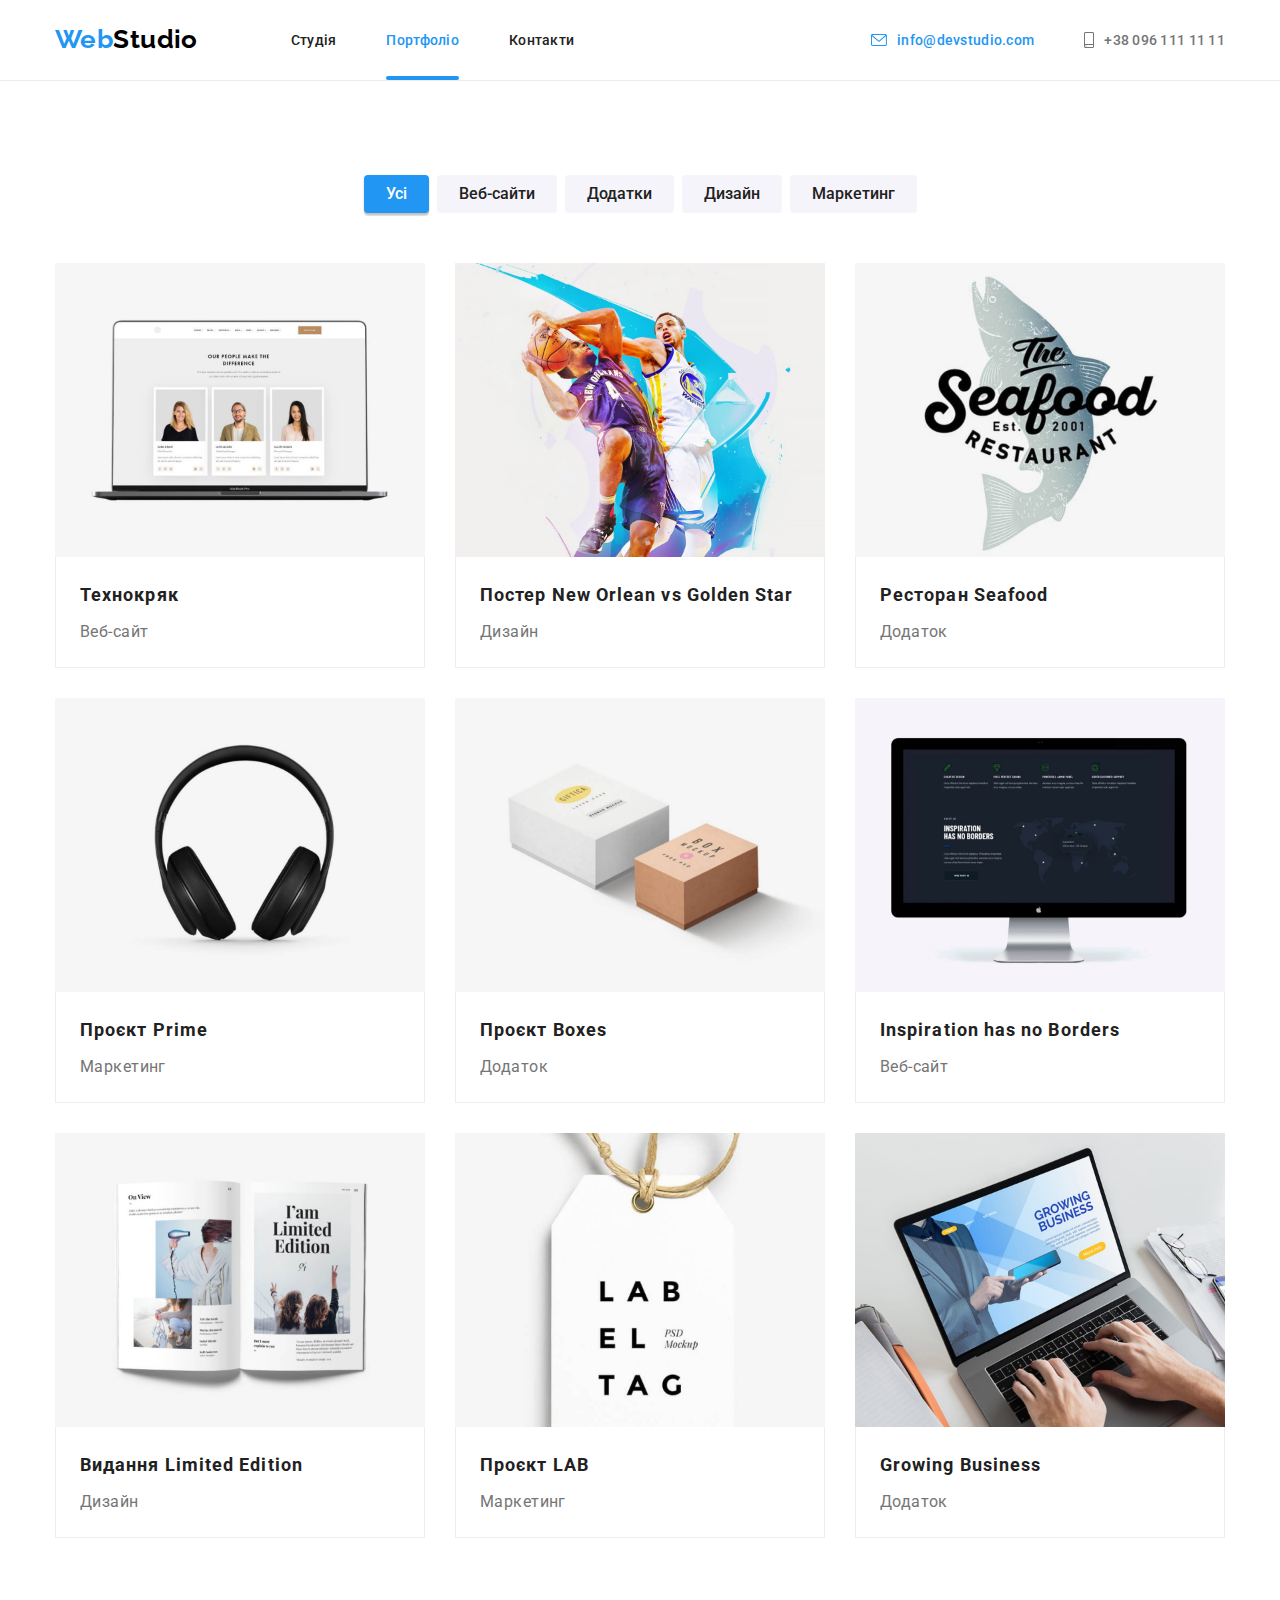
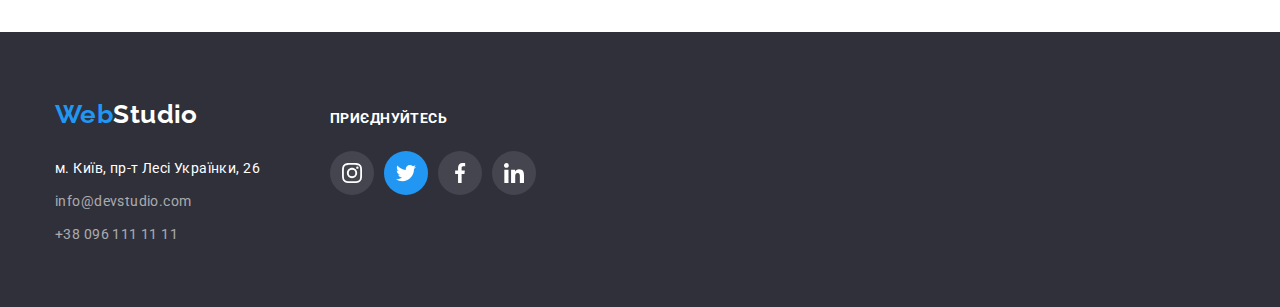
==== portfolio.html @ 37243f72 "Додає стартові файли проєкту до репозиторію" ====
<!DOCTYPE html>
<html lang="uk">

<head>
  <meta charset="UTF-8">
  <meta name="viewport" content="width=device-width, initial-scale=1.0">
  <title>Портфоліо</title>

  <link rel="preconnect" href="https://fonts.googleapis.com">
  <link rel="preconnect" href="https://fonts.gstatic.com" crossorigin>
  <link href="https://fonts.googleapis.com/css2?family=Raleway:wght@400;700&family=Roboto:wght@400;500;700;900&display=swap" rel="stylesheet">

  <link rel="stylesheet" href="https://cdnjs.cloudflare.com/ajax/libs/modern-normalize/2.0.0/modern-normalize.min.css">
  <link rel="stylesheet" href="./css/styles.css">
</head>

<body>
  <!-- Site header -->
  <header class="page-header">
    <div class="container">
      <!-- Site logo -->
      <a class="logo link" href="./index.html"><span class="logo-color">Web</span>Studio</a>
      <!-- End Site logo -->

      <!-- Site nav -->
      <nav>
        <ul class="site-nav">
          <li class="item"><a class="link" href="./index.html">Студія</a></li>
          <li class="item"><a class="link current" href="./portfolio.html">Портфоліо</a></li>
          <li class="item"><a class="link" href="">Контакти</a></li>
        </ul>
      </nav>
      <!-- End Site nav -->

      <!-- Сontacts in header -->
      <ul class="contacts">
        <li class="item">
          <a class="link current" href="mailto:info@devstudio.com">
            <svg class="contact-icon" width="16px" height="12px">
              <use href="./images/sprite.svg#envelope"></use>
            </svg>
            info@devstudio.com
          </a>
        </li>
        <li class="item">
          <a class="link" href="tel:+380961111111">
            <svg class="contact-icon" width="10px" height="16px">
              <use href="./images/sprite.svg#smartphone"></use>
            </svg>
            +38 096 111 11 11
          </a>
        </li>
      </ul>
      <!-- End Contacts in header -->
    </div>
  </header>
  <!-- End Site header -->

  <main>
    <!-- Our products section -->
    <section class="products section">
      <div class="container">
        <h1 class="visually-hidden">Наші продукти</h1>
        <!-- Property filter -->
        <ul class="products-filter">
          <li class="item"><button class="btn current" type="button">Усі</button></li>
          <li class="item"><button class="btn" type="button">Веб-сайти</button></li>
          <li class="item"><button class="btn" type="button">Додатки</button></li>
          <li class="item"><button class="btn" type="button">Дизайн</button></li>
          <li class="item"><button class="btn" type="button">Маркетинг</button></li>
        </ul>
        <!-- End Property filter -->

        <!-- Products list -->
        <ul class="products-list">
          <li class="item">
            <a href="" class="product-link">
              <article class="product-card">
                <div class="product-thumb">
                  <img src="./images/product-website-tehnokryak.jpg" alt="Промо веб-сайту 'Технокряк'" width="370" height="294">
                  <div class="product-overlay">
                    <p class="product-description">Ресурс пропонує комплексні пропозиції з різним рівнем функціоналу та сервісів. Все це дозволить відвідувачу отримати вичерпні відомості про компанію чи приватну особу.</p>
                  </div>
                </div>
                <div class="product-meta">
                  <h2 class="product-name">Технокряк</h2>
                  <p class="product-category">Веб-сайт</p>
                </div>
              </article>
            </a>
          </li>

          <li class="item">
            <article class="product-card">
              <div class="product-thumb">
                <img src="./images/product-design-new-orlean-vs-golden-star.jpg" alt="Промо дизайну 'Постер New Orlean vs Golden Star'" width="370" height="294">
                <div class="product-overlay">
                  <p class="product-description">Ресурс пропонує комплексні пропозиції з різним рівнем функціоналу та сервісів. Все це дозволить відвідувачу отримати вичерпні відомості про компанію чи приватну особу.</p>
                </div>
              </div>
              <div class="product-meta">
                <h2 class="product-name">Постер New Orlean vs Golden Star</h2>
                <p class="product-category">Дизайн</p>
              </div>
            </article>
          </li>

          <li class="item">
            <article class="product-card">
              <div class="product-thumb">
                <img src="./images/product-app-restourant-seafood.jpg" alt="Промо додатку для ресторану 'Seafood'" width="370" height="294">
                <div class="product-overlay">
                  <p class="product-description">Ресурс пропонує комплексні пропозиції з різним рівнем функціоналу та сервісів. Все це дозволить відвідувачу отримати вичерпні відомості про компанію чи приватну особу.</p>
                </div>
              </div>
              <div class="product-meta">
                <h2 class="product-name">Ресторан Seafood</h2>
                <p class="product-category">Додаток</p>
              </div>
            </article>
          </li>

          <li class="item">
            <article class="product-card">
              <div class="product-thumb">
                <img src="./images/product-marketing-project-prime.jpg" alt="Промо маркетинг проєкту 'Prime'" width="370" height="294">
                <div class="product-overlay">
                  <p class="product-description">Ресурс пропонує комплексні пропозиції з різним рівнем функціоналу та сервісів. Все це дозволить відвідувачу отримати вичерпні відомості про компанію чи приватну особу.</p>
                </div>
              </div>
              <div class="product-meta">
                <h2 class="product-name">Проєкт Prime</h2>
                <p class="product-category">Маркетинг</p>
              </div>
            </article>
          </li>

          <li class="item">
            <article class="product-card">
              <div class="product-thumb">
                <img src="./images/product-app-project-boxes.jpg" alt="Промо додатку 'Проєкт Boxes'" width="370" height="294">
                <div class="product-overlay">
                  <p class="product-description">Ресурс пропонує комплексні пропозиції з різним рівнем функціоналу та сервісів. Все це дозволить відвідувачу отримати вичерпні відомості про компанію чи приватну особу.</p>
                </div>
              </div>
              <div class="product-meta">
                <h2 class="product-name">Проєкт Boxes</h2>
                <p class="product-category">Додаток</p>
              </div>
            </article>
          </li>

          <li class="item">
            <article class="product-card">
              <div class="product-thumb">
                <img src="./images/product-website-inspiration-has-no-borders.jpg" alt="Промо веб-сайту 'Inspiration has no Borders'" width="370" height="294">
                <div class="product-overlay">
                  <p class="product-description">Ресурс пропонує комплексні пропозиції з різним рівнем функціоналу та сервісів. Все це дозволить відвідувачу отримати вичерпні відомості про компанію чи приватну особу.</p>
                </div>
              </div>
              <div class="product-meta">
                <h2 class="product-name">Inspiration has no Borders</h2>
                <p class="product-category">Веб-сайт</p>
              </div>
            </article>
          </li>

          <li class="item">
            <article class="product-card">
              <div class="product-thumb">
                <img src="./images/product-design-publication-limited-edition.jpg" alt="Промо дизайну 'Видання Limited Edition'" width="370" height="294">
                <div class="product-overlay">
                  <p class="product-description">Ресурс пропонує комплексні пропозиції з різним рівнем функціоналу та сервісів. Все це дозволить відвідувачу отримати вичерпні відомості про компанію чи приватну особу.</p>
                </div>
              </div>
              <div class="product-meta">
                <h2 class="product-name">Видання Limited Edition</h2>
                <p class="product-category">Дизайн</p>
              </div>
            </article>
          </li>

          <li class="item">
            <article class="product-card">
              <div class="product-thumb">
                <img src="./images/product-marketing-project-lab.jpg" alt="Промо маркетинг проєкту 'LAB'" width="370" height="294">
                <div class="product-overlay">
                  <p class="product-description">Ресурс пропонує комплексні пропозиції з різним рівнем функціоналу та сервісів. Все це дозволить відвідувачу отримати вичерпні відомості про компанію чи приватну особу.</p>
                </div>
              </div>
              <div class="product-meta">
                <h2 class="product-name">Проєкт LAB</h2>
                <p class="product-category">Маркетинг</p>
              </div>
            </article>
          </li>

          <li class="item">
            <article class="product-card">
              <div class="product-thumb">
                <img src="./images/product-app-growing-business.jpg" alt="Промо додатку 'Growing Business'" width="370" height="294">
                <div class="product-overlay">
                  <p class="product-description">Ресурс пропонує комплексні пропозиції з різним рівнем функціоналу та сервісів. Все це дозволить відвідувачу отримати вичерпні відомості про компанію чи приватну особу.</p>
                </div>
              </div>
              <div class="product-meta">
                <h2 class="product-name">Growing Business</h2>
                <p class="product-category">Додаток</p>
              </div>
            </article>
          </li>
        </ul>
        <!-- End Products list -->
      </div>
    </section>
    <!-- End Our products section -->
  </main>

  <!-- Site footer -->
  <footer class="page-footer">
    <div class="container">

      <!-- Сontacts in footer -->
      <address class="footer-contacts">
        <div class="item">
          <!-- Site logo footer -->
          <a class="logo link" href="./index.html"><span class="logo-color">Web</span>Studio</a>
          <!-- End Site logo footer -->
          <ul class="contact-list">
            <li class="item">м. Київ, пр-т Лесі Українки, 26</li>
            <li class="item"><a class="link" href="mailto:info@devstudio.com">info@devstudio.com</a></li>
            <li class="item"><a class="link" href="tel:+380961111111">+38 096 111 11 11</a></li>
          </ul>
        </div>

        <!-- Social links in footer-->
        <div class="item">
          <p class="caption">приєднуйтесь</p>
          <ul class="social-list">
            <li class="item">
              <a href="" class="social-link" aria-label="Instagram">
                <svg class="social-icon" width="20px" height="20px">
                  <use href="./images/sprite.svg#instagram"></use>
                </svg>
              </a>
            </li>

            <li class="item">
              <a href="" class="social-link current" aria-label="Twitter">
                <svg class="social-icon" width="20px" height="20px">
                  <use href="./images/sprite.svg#twitter"></use>
                </svg>
              </a>
            </li>

            <li class="item">
              <a href="" class="social-link" aria-label="Facebook">
                <svg class="social-icon" width="20px" height="20px">
                  <use href="./images/sprite.svg#facebook"></use>
                </svg>
              </a>
            </li>

            <li class="item">
              <a href="" class="social-link" aria-label="Linkedin">
                <svg class="social-icon" width="20px" height="20px">
                  <use href="./images/sprite.svg#linkedin"></use>
                </svg>
              </a>
            </li>
          </ul>
        </div>
        <!-- End Social links in footer-->
      </address>
      <!-- End Contacts in footer -->
    </div>
  </footer>
  <!-- End Site footer -->
</body>

</html>
---- css/styles.css ----
:root {
  --primary-text-color: #757575;
  --title-text-color: #212121;
  --accent-color: #2196f3;
  --primary-bg-color: #ffffff;
  --secondary-bg-color: #f5f4fa;
  --theme-bg-color: #2f303a;
  --black-color: #000000;
  --white-color: #ffffff;
  --transparent-60-white-color: rgba(255, 255, 255, 0.60);

  --timing-function: cubic-bezier(0.4, 0, 0.2, 1);
  --transition-duration: 250ms;
}

h1,
h2,
h3,
h4,
h5,
h6,
p,
ul {
  margin: 0;
  padding: 0;
}

ul {
  list-style: none;
}

body {
  font-family: 'Roboto', Tahoma, sans-serif;
  font-size: 14px;
  letter-spacing: 0.03em;
  color: var(--primary-text-color);
}

.link {
  text-decoration: none;
}

.btn {
  font-family: inherit;
  color: var(--white-color);

  background-color: var(--accent-color);
  border: none;
  border-radius: 4px;

  cursor: pointer;
}

.section {
  padding: 94px 0;
}

.container {
  width: 1200px;
  padding: 0 15px;
  margin: 0 auto;
}

/* Site header */
.page-header {
  width: 100%;
  min-height: 80px;
  border-bottom: 1px solid #ECECEC;
  background-color: var(--primary-bg-color);
}

.page-header .container {
  display: flex;
  align-items: center;
}

/* Site logo header*/
.logo {
  display: inline-block;

  font-family: 'Raleway';
  font-size: 26px;
  font-weight: 700;
  color: var(--black-color);
}

.logo-color {
  color: var(--accent-color);
}

/* End Site logo header*/

/* Site nav */
.site-nav {
  display: flex;
  margin-left: 93px;
}

.site-nav .item {
  overflow: hidden;
}

.site-nav .item + .item {
  margin-left: 50px;
}

.site-nav .link {
  position: relative;
  display: inline-block;
  padding-top: 32px;
  padding-bottom: 32px;

  font-weight: 500;
  letter-spacing: 0.02em;
  color: var(--title-text-color);

  transition: color var(--transition-duration) var(--timing-function);
}

.site-nav .link::after {
  content: "";

  position: absolute;
  bottom: 0;
  left: 0;

  display: block;
  width: 100%;
  height: 4px;

  background-color: var(--accent-color);
  border-radius: 2px;

  opacity: 0;
  transform: scaleX(0);
  transition: transform var(--transition-duration) var(--timing-function),
              opacity var(--transition-duration) var(--timing-function);
}

.site-nav .link:hover::after,
.site-nav .link:focus::after,
.site-nav .link.current::after {
  opacity: 1;
  transform: scaleX(1);
}

.site-nav .link:hover,
.site-nav .link:focus,
.site-nav .link.current {
  color: var(--accent-color);
}

/* End Site nav */

/* Сontact in header */
.contacts {
  display: flex;
  margin-left: auto;
}

.contacts .item + .item {
  margin-left: 50px;
}

.contacts .link {
  display: flex;
  align-items: center;

  font-weight: 500;
  letter-spacing: 0.02em;
  color: var(--primary-text-color);

  transition: color var(--transition-duration) var(--timing-function);
}

.contacts .link.current,
.contacts .link:hover,
.contacts .link:focus {
  color: var(--accent-color);
}

.contact-icon {
  margin-right: 10px;
  fill: currentColor;
}

/* End Сontact in header */
/* End Site header */

/* Стилі для index.html */
/* Site sections */
/* Hero section */
.hero {
  max-width: 1600px;
  min-height: 600px;
  padding: 200px 452px;

  background-color: var(--theme-bg-color);
  background-image: linear-gradient(to right, rgba(47, 48, 58, 0.40), rgba(47, 48, 58, 0.40)), url(../images/img-overlay.jpg);
  background-repeat: no-repeat;
  background-position: center;
  background-size: cover;
  text-align: center;
}

.hero-title {
  margin-bottom: 30px;

  font-size: 44px;
  font-weight: 900;
  line-height: 1.36;
  letter-spacing: 0.06em;
  text-transform: uppercase;
  color: var(--white-color);
}

.hero .btn {
  padding: 10px 32px;

  font-size: 16px;
  font-weight: 700;
  line-height: 1.88;
  letter-spacing: 0.06em;
}

/* Backdrop */

.backdrop {
  position: fixed;
  top: 0;
  left: 0;
  z-index: 999;

  width: 100%;
  height: 100%;
  background-color: rgba(0, 0, 0, .5);
  opacity: 1;
  visibility: visible;

  transition: opacity var(--transition-duration) var(--timing-function);
}

.backdrop.is-hidden {
  opacity: 0;
  visibility: hidden;
  pointer-events: none;
}

.backdrop.is-hidden .modal {
  opacity: 0;
  transform: translate(-50%, -50%) scale(1.1);
  box-shadow: none;
}

.modal {
  position: absolute;
  top: 50%;
  left: 50%;

  max-width: 528px;
  min-height: 581px;
  padding: 50px 40px;

  background-color: var(--primary-bg-color);
  border-radius: 4px;

  opacity: 1;
  transform: translate(-50%, -50%) scale(1);
  box-shadow: 0px 2px 1px 0px rgba(0, 0, 0, 0.20),
              0px 1px 1px 0px rgba(0, 0, 0, 0.14),
              0px 1px 3px 0px rgba(0, 0, 0, 0.12);

  transition: opacity var(--transition-duration) var(--timing-function),
              transform var(--transition-duration) var(--timing-function),
              box-shadow var(--transition-duration) var(--timing-function);
}

.modal .close-btn {
  position: absolute;
  top: 8px;
  right: 8px;

  display: flex;
  justify-content: center;
  align-items: center;

  width: 30px;
  height: 30px;
  padding: 6px;

  background-color: var(--primary-bg-color);
  border: 1px solid rgba(0, 0, 0, 0.10);
  border-radius: 50%;
  cursor: pointer;

  transition: background-color var(--transition-duration) var(--timing-function),
              box-shadow var(--transition-duration) var(--timing-function);
}

.modal .close-btn:hover {
  background-color: var(--secondary-bg-color);
  box-shadow: inset 0px 2px 1px 0px rgba(1, 1, 1, 0.20),
              inset 0px 1px 1px 0px rgba(0, 0, 0, 0.14),
              inset 0px 1px 3px 0px rgba(0, 0, 0, 0.12);
}
/* End Backdrop */

/* End Hero section */

.sect-title {
  margin-bottom: 50px;

  font-size: 36px;
  font-weight: 700;
  text-align: center;
  color: var(--title-text-color);
}

/* Features section */
.features.section {
  padding-bottom: 0;
}

.features .title {
  margin-bottom: 10px;

  font-size: 14px;
  font-weight: 700;
  text-transform: uppercase;
  color: var(--title-text-color);
}

.features-list {
  display: flex;
}

.features-list .item {
  width: calc((100% - 90px) / 4);
}

.features-list .item + .item {
  margin-left: 30px;
}

.features-thumb {
  display: flex;
  justify-content: center;
  align-items: center;
  height: 120px;
  margin-bottom: 30px;
  border-radius: 4px;

  background-color: var(--secondary-bg-color);
}

.features .text {
  line-height: 1.71;
}

/* End Features section */
/* Works section */
.works-list {
  display: flex;
}

.works-list .item {
  width: calc((100% - 60px) / 3);
}

.works-list .item + .item {
  margin-left: 30px;
}

.work-thumb {
  position: relative;
  display: flex;
}

.work-overlay {
  position: absolute;
  left: 0;
  bottom: 0;

  width: 100%;
  height: 70px;
  padding: 27px 0;
  background-color: rgba(48, 49, 59, 0.8);;
}

.work-title {
  font-size: 14px;
  font-weight: 700;
  text-align: center;
  color: var(--white-color);
  text-transform: uppercase;
}

/* End Works section */

/* Team section */
.team {
  background-color: var(--secondary-bg-color);
}

.team-list {
  display: flex;
}

.team-list > .item {
  width: calc((100% - 90px) / 4);
  padding-bottom: 30px;
  background-color: var(--white-color);
  border-radius: 0px 0px 4px 4px;
  /* material shadow v1 */
  box-shadow: 0px 2px 1px 0px rgba(0, 0, 0, 0.20),
              0px 1px 1px 0px rgba(0, 0, 0, 0.14),
              0px 1px 3px 0px rgba(0, 0, 0, 0.12);
}

.team-list > .item + .item {
  margin-left: 30px;
}

.team-list .image {
  display: block; /* для того чтоб убрать отступ снизу от изображений */
  margin-bottom: 30px;
}

.team .title {
  margin-bottom: 10px;

  font-size: 16px;
  font-weight: 500;
  text-align: center;
  color: var(--title-text-color);
}

.team .text {
  margin-bottom: 16px;

  text-align: center;
  font-size: 16px;
}

/* Social links */
.social-list {
  display: flex;
  justify-content: center;
}

.social-list .item + .item {
  margin-left: 10px;
}

.social-link {
  display: flex;
  justify-content: center;
  align-items: center;
  width: 44px;
  height: 44px;
  color: #AFB1B8;
  background-color: var(--primary-bg-color);
  border-radius: 50%;

  transition: color var(--transition-duration) var(--timing-function),
              background-color var(--transition-duration) var(--timing-function);
}

.social-link.current,
.social-link:hover,
.social-link:focus {
  color: var(--white-color);
  background-color: var(--accent-color);
}

.social-icon {
  fill: currentColor;
}
/* End Social links */
/* End Team section */

/* Regular customers */
.customers-list {
  display: flex;
}

.customers-list .item {
  width: calc((100% - 150px) / 6);
}

.customers-list .item + .item {
  margin-left: 30px;
}

.customers-list .link {
  display: flex;
  justify-content: center;
  align-items: center;
  padding: 16px 32px;
  color: #AFB1B8;
  border: 1px solid #AFB1B8;
  border-radius: 4px;

  transition: color var(--transition-duration) var(--timing-function),
              border-color var(--transition-duration) var(--timing-function);
}

.customers-list .link.current,
.customers-list .link:hover,
.customers-list .link:focus {
  color: var(--accent-color);
  border-color: var(--accent-color);
}

.customers-icon {
  fill: currentColor;
}
/* End Regular customers */

/* Site footer */
.page-footer {
  color: var(--white-color);
  background-color: var(--theme-bg-color);
}

.page-footer .container {
  padding-top: 60px;
  padding-bottom: 60px;
}

/* Site logo footer */
.page-footer .logo {
  color: var(--white-color);
  margin-bottom: 20px;
}

/* End Site logo footer */

/* Сontact in footer */
.footer-contacts {
  display: flex;
  align-items: baseline;

  font-style: normal;
  line-height: 1.71;
}

.contact-list .item + .item {
  margin-top: 9px;
}

.contact-list .link {
  color: var(--transparent-60-white-color);
  transition: color var(--transition-duration) var(--timing-function);
}

.contact-list .link:hover,
.contact-list .link:focus {
  color: var(--accent-color);
}

.footer-contacts .caption {
  margin-bottom: 20px;

  font-size: 14px;
  font-weight: 700;
  text-transform: uppercase;
  color: var(--white-color);
}

.footer-contacts > .item + .item {
  margin-left: 70px;
}

.footer-contacts .social-link{
  background-color: rgba(255, 255, 255, 0.10);
  color: var(--white-color);
  transition: background-color var(--transition-duration) var(--timing-function);
}

.footer-contacts .social-link.current,
.footer-contacts .social-link:hover,
.footer-contacts .social-link:focus {
  background-color: var(--accent-color);
}

/* End Сontact in footer */
/* End Site footer */
/* End Стилі для index.html */

/* Стили portfolio.html */
/* Property filter */

/* Our products section */
/* Property filter */
.products-filter {
  display: flex;
  justify-content: center;
  margin-bottom: 50px;
}

.products-filter .item+.item {
  margin-left: 8px;
}

.products-filter .btn {
  padding: 6px 22px;

  font-size: 16px;
  font-weight: 500;
  line-height: 1.63;

  color: var(--title-text-color);
  background-color: var(--secondary-bg-color);
  transition: box-shadow var(--transition-duration) var(--timing-function),
              color var(--transition-duration) var(--timing-function),
              background-color var(--transition-duration) var(--timing-function);
}

.products-filter .btn.current,
.products-filter .btn:hover,
.products-filter .btn:focus {
  color: var(--primary-bg-color);
  background-color: var(--accent-color);
  box-shadow: 0px 2px 2px 0px rgba(0, 0, 0, 0.12),
              0px 1px 2px 0px rgba(0, 0, 0, 0.08),
              0px 3px 1px 0px rgba(0, 0, 0, 0.10);
}

/* End Property filter */

/* Products list */
.products-list {
  display: flex;
  flex-wrap: wrap;
}

.products-list .item {
  width: calc((100% - 60px) / 3);
  margin-right: 30px;
  margin-bottom: 30px;
}

.products-list .item:nth-child(3n) {
  margin-right: 0;
}

.products-list .item:nth-last-child(-n + 3) {
  margin-bottom: 0;
}

.product-card {
  width: 370px;
  transition: box-shadow var(--transition-duration) var(--timing-function);
}

.product-card:hover,
.product-card:focus {
  box-shadow: 1px 4px 6px 0px rgba(0, 0, 0, 0.16),
    0px 4px 4px 0px rgba(0, 0, 0, 0.06),
    0px 1px 1px 0px rgba(0, 0, 0, 0.12);
}

.product-thumb {
  position: relative;
  overflow: hidden;
  display: flex;
}

.product-overlay {
  position: absolute;
  top: 0;
  left: 0;
  width: 100%;
  height: 100%;
  background-color: var(--accent-color);
  opacity: .9;

  transform: translateY(101%);
  transition: transform var(--transition-duration) var(--timing-function);
}

.product-card:hover .product-overlay {
  transform: translateY(0);
}

.product-description {
  padding: 63px 24px;
  font-size: 18px;
  line-height: 1.56;
  color: var(--white-color);
}

.product-meta {
  padding: 20px 24px;
  border-right: 1px solid #EEEEEE;
  border-bottom: 1px solid #EEEEEE;
  border-left: 1px solid #EEEEEE;
}

 .product-link {
  text-decoration: none;
 }

.product-name {
  margin-bottom: 4px;

  font-size: 18px;
  font-weight: 700;
  line-height: 2;
  letter-spacing: 0.06em;

  color: var(--title-text-color);
}

.product-category {
  font-size: 16px;
  line-height: 1.88;
  color: var(--primary-text-color);
}

/* End Products list */
/* End Our products section */

/* Спеціальний класс для приховування тегів/заголовків */
.visually-hidden {
  position: absolute;
  width: 1px;
  height: 1px;
  margin: -1px;
  border: 0;
  padding: 0;
  clip: rect(0 0 0 0);
  overflow: hidden;
}
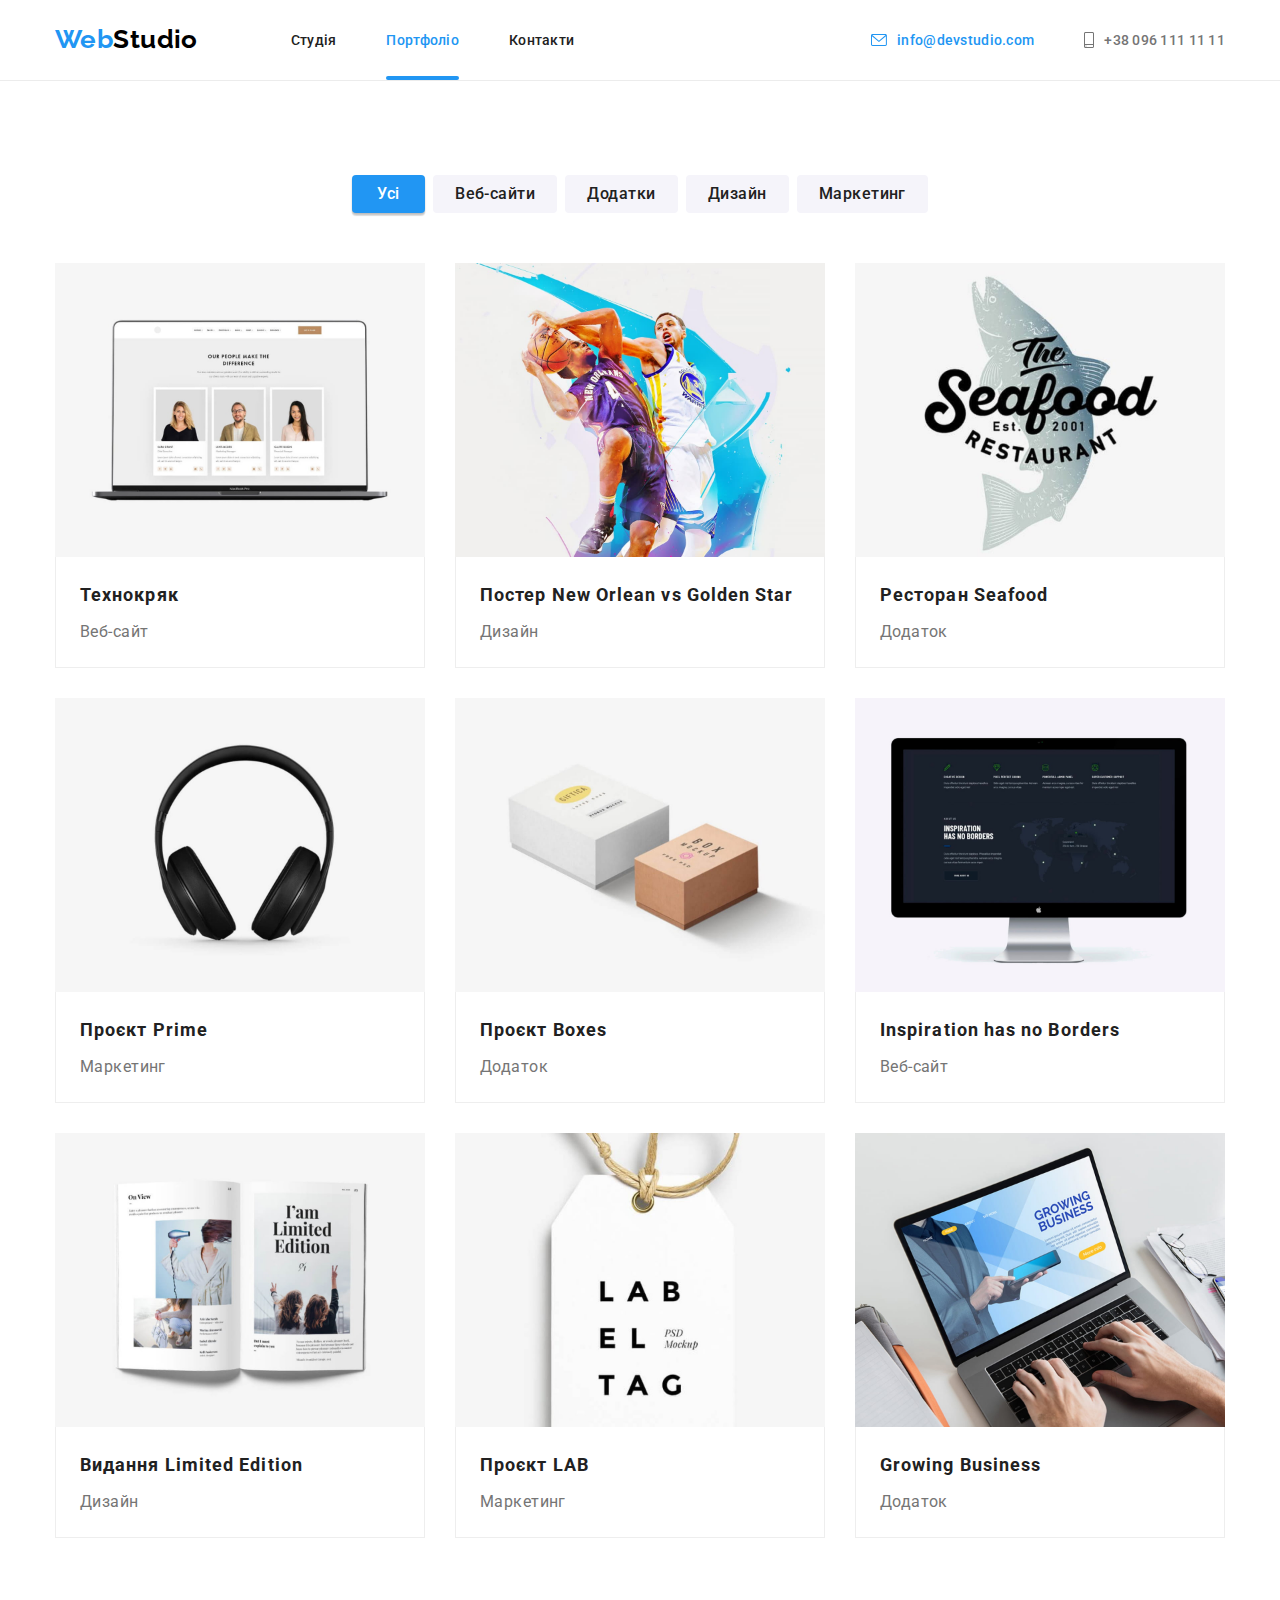
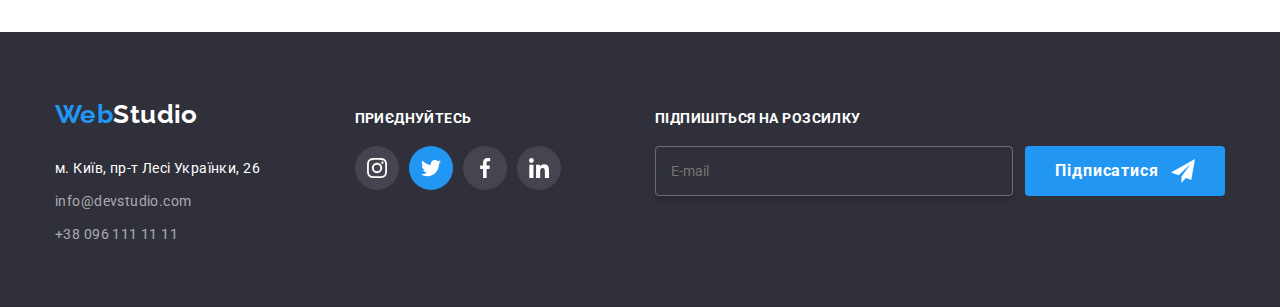
==== commit 3c82c5cd: "Update portfolio.html" ====
--- a/portfolio.html
+++ b/portfolio.html
@@ -32,8 +32,8 @@
       </nav>
       <!-- End Site nav -->
 
-      <!-- Сontacts in header -->
-      <ul class="contacts">
+      <!-- Contacts in header -->
+      <ul class="top-contacts">
         <li class="item">
           <a class="link current" href="mailto:info@devstudio.com">
             <svg class="contact-icon" width="16px" height="12px">
@@ -219,60 +219,73 @@
   <!-- Site footer -->
   <footer class="page-footer">
     <div class="container">
-
       <!-- Сontacts in footer -->
-      <address class="footer-contacts">
-        <div class="item">
-          <!-- Site logo footer -->
-          <a class="logo link" href="./index.html"><span class="logo-color">Web</span>Studio</a>
-          <!-- End Site logo footer -->
-          <ul class="contact-list">
-            <li class="item">м. Київ, пр-т Лесі Українки, 26</li>
-            <li class="item"><a class="link" href="mailto:info@devstudio.com">info@devstudio.com</a></li>
-            <li class="item"><a class="link" href="tel:+380961111111">+38 096 111 11 11</a></li>
-          </ul>
-        </div>
-
-        <!-- Social links in footer-->
-        <div class="item">
-          <p class="caption">приєднуйтесь</p>
-          <ul class="social-list">
-            <li class="item">
-              <a href="" class="social-link" aria-label="Instagram">
-                <svg class="social-icon" width="20px" height="20px">
-                  <use href="./images/sprite.svg#instagram"></use>
-                </svg>
-              </a>
-            </li>
-
-            <li class="item">
-              <a href="" class="social-link current" aria-label="Twitter">
-                <svg class="social-icon" width="20px" height="20px">
-                  <use href="./images/sprite.svg#twitter"></use>
-                </svg>
-              </a>
-            </li>
-
-            <li class="item">
-              <a href="" class="social-link" aria-label="Facebook">
-                <svg class="social-icon" width="20px" height="20px">
-                  <use href="./images/sprite.svg#facebook"></use>
-                </svg>
-              </a>
-            </li>
-
-            <li class="item">
-              <a href="" class="social-link" aria-label="Linkedin">
-                <svg class="social-icon" width="20px" height="20px">
-                  <use href="./images/sprite.svg#linkedin"></use>
-                </svg>
-              </a>
-            </li>
-          </ul>
-        </div>
-        <!-- End Social links in footer-->
+      <address class="contacts">
+        <!-- Site logo footer -->
+        <a class="logo link" href="./index.html"><span class="logo-color">Web</span>Studio</a>
+        <!-- End Site logo footer -->
+        <ul class="contact-list">
+          <li class="item">м. Київ, пр-т Лесі Українки, 26</li>
+          <li class="item"><a class="link" href="mailto:info@devstudio.com">info@devstudio.com</a></li>
+          <li class="item"><a class="link" href="tel:+380961111111">+38 096 111 11 11</a></li>
+        </ul>
       </address>
       <!-- End Contacts in footer -->
+
+      <!-- Social links in footer-->
+      <div class="socials">
+        <p class="call-to-action">Приєднуйтесь</p>
+        <ul class="social-list">
+          <li class="item">
+            <a href="" class="social-link" aria-label="Instagram">
+              <svg class="social-icon" width="20px" height="20px">
+                <use href="./images/sprite.svg#instagram"></use>
+              </svg>
+            </a>
+          </li>
+
+          <li class="item">
+            <a href="" class="social-link current" aria-label="Twitter">
+              <svg class="social-icon" width="20px" height="20px">
+                <use href="./images/sprite.svg#twitter"></use>
+              </svg>
+            </a>
+          </li>
+
+          <li class="item">
+            <a href="" class="social-link" aria-label="Facebook">
+              <svg class="social-icon" width="20px" height="20px">
+                <use href="./images/sprite.svg#facebook"></use>
+              </svg>
+            </a>
+          </li>
+
+          <li class="item">
+            <a href="" class="social-link" aria-label="Linkedin">
+              <svg class="social-icon" width="20px" height="20px">
+                <use href="./images/sprite.svg#linkedin"></use>
+              </svg>
+            </a>
+          </li>
+        </ul>
+      </div>
+      <!-- End Social links in footer-->
+
+      <!-- Newsletter subscription in footer -->
+      <div class="newsletters">
+        <p class="call-to-action">Підпишіться на розсилку</p>
+        <form class="newsletter-form" autocomplete="off">
+          <label class="newsletter-field">
+            <input class="newsletter-input" type="email" name="user-email" placeholder="E-mail">
+            <button class="btn" type="submit"> Підписатися
+              <svg class="icon" width="24px" height="24px">
+                <use href="./images/sprite.svg#send"></use>
+              </svg>
+            </button>
+          </label>
+        </form>
+      </div>
+      <!-- End Newsletter subscription in footer -->
     </div>
   </footer>
   <!-- End Site footer -->
--- a/css/styles.css
+++ b/css/styles.css
@@ -41,7 +41,19 @@
 }
 
 .btn {
+  display: flex;
+  justify-content: center;
+  align-items: center;
+
+  min-width: 200px;
+  height: 50px;
+  padding: 10px 24px;
+
   font-family: inherit;
+  font-size: 16px;
+  font-weight: 700;
+  line-height: 1.88;
+  letter-spacing: 0.06em;
   color: var(--white-color);
 
   background-color: var(--accent-color);
@@ -96,10 +108,6 @@
   margin-left: 93px;
 }
 
-.site-nav .item {
-  overflow: hidden;
-}
-
 .site-nav .item + .item {
   margin-left: 50px;
 }
@@ -153,16 +161,16 @@
 /* End Site nav */
 
 /* Сontact in header */
-.contacts {
+.top-contacts {
   display: flex;
   margin-left: auto;
 }
 
-.contacts .item + .item {
+.top-contacts .item + .item {
   margin-left: 50px;
 }
 
-.contacts .link {
+.top-contacts .link {
   display: flex;
   align-items: center;
 
@@ -173,9 +181,9 @@
   transition: color var(--transition-duration) var(--timing-function);
 }
 
-.contacts .link.current,
-.contacts .link:hover,
-.contacts .link:focus {
+.top-contacts .link.current,
+.top-contacts .link:hover,
+.top-contacts .link:focus {
   color: var(--accent-color);
 }
 
@@ -200,7 +208,6 @@
   background-repeat: no-repeat;
   background-position: center;
   background-size: cover;
-  text-align: center;
 }
 
 .hero-title {
@@ -210,17 +217,14 @@
   font-weight: 900;
   line-height: 1.36;
   letter-spacing: 0.06em;
+  text-align: center;
   text-transform: uppercase;
   color: var(--white-color);
 }
 
 .hero .btn {
+  margin: 0 auto;
   padding: 10px 32px;
-
-  font-size: 16px;
-  font-weight: 700;
-  line-height: 1.88;
-  letter-spacing: 0.06em;
 }
 
 /* Backdrop */
@@ -246,6 +250,7 @@
   pointer-events: none;
 }
 
+/* Modal Callback window */
 .backdrop.is-hidden .modal {
   opacity: 0;
   transform: translate(-50%, -50%) scale(1.1);
@@ -257,9 +262,8 @@
   top: 50%;
   left: 50%;
 
-  max-width: 528px;
-  min-height: 581px;
-  padding: 50px 40px;
+  width: 528px;
+  padding: 40px 40px;
 
   background-color: var(--primary-bg-color);
   border-radius: 4px;
@@ -293,16 +297,258 @@
   border-radius: 50%;
   cursor: pointer;
 
-  transition: background-color var(--transition-duration) var(--timing-function),
-              box-shadow var(--transition-duration) var(--timing-function);
+  transition: fill var(--transition-duration) var(--timing-function);
 }
 
 .modal .close-btn:hover {
-  background-color: var(--secondary-bg-color);
-  box-shadow: inset 0px 2px 1px 0px rgba(1, 1, 1, 0.20),
-              inset 0px 1px 1px 0px rgba(0, 0, 0, 0.14),
-              inset 0px 1px 3px 0px rgba(0, 0, 0, 0.12);
-}
+  fill: var(--accent-color);
+}
+
+/* End Modal Callback window */
+
+/* Callback Form */
+.callback-form {
+  display: flex;
+  flex-direction: column;
+
+  color: var(--title-text-color);
+  background-color: var(--primary-bg-color);
+}
+
+.form-title {
+  margin-bottom: 18px;
+
+  font-size: 20px;
+  font-weight: 700;
+  text-align: center;
+}
+
+/* Стилі для input: user-name | user-phone | user-email */
+.field-item {
+  position: relative;
+
+  display: flex;
+  flex-direction: column;
+
+  margin-bottom: 18px;
+}
+
+.field-label {
+  position: absolute;
+  top: 50%;
+  left: 40px;
+
+  font-size: 12px;
+  font-weight: 400;
+  letter-spacing: 0.06em;
+  color: var(--primary-text-color);
+  background-color: transparent;
+
+  cursor: text;
+  transform: translateY(-50%) scale(1);
+  transition: transform var(--transition-duration) var(--timing-function),
+              color var(--transition-duration) var(--timing-function),
+              background-color var(--transition-duration) var(--timing-function);
+}
+
+.field-icon {
+  position: absolute;
+  top: 50%;
+  left: 12px;
+
+  transform: translateY(-50%);
+  transition: fill var(--transition-duration) var(--timing-function);
+}
+
+.field-input {
+  width: 100%;
+  max-height: 40px;
+
+  padding: 12px 40px;
+
+  font-size: 12px;
+  color: var(--title-text-color);
+  background-color: transparent;
+  border-radius: 4px;
+  border: 1px solid rgba(33, 33, 33, 0.20);
+}
+
+/* Варіант фокусу форми №1 */
+.field-input:focus-visible {
+  outline: 1px solid var(--accent-color);
+}
+
+.field-input:focus + .field-label {
+  color: var(--accent-color);
+}
+
+.field-input:focus ~ .field-icon {
+  fill: var(--accent-color);
+}
+
+.field-input:focus + .field-label,
+.field-input:not(:placeholder-shown) + .field-label {
+  padding: 0 6px;
+  border-radius: 4px;
+  background-color: var(--primary-bg-color);
+  transform: translate(-33px, -27px) scale(0.8);
+}
+/* End Стилі для input: user-name | user-phone | user-email */
+
+/* Стилі для textarea: user-comment */
+.comment-field {
+  display: flex;
+  flex-direction: column;
+  margin-bottom: 20px;
+}
+
+.comment-label {
+  margin-bottom: 4px;
+
+  font-size: 12px;
+  letter-spacing: 0.01em;
+  color: var(--primary-text-color);
+}
+
+.user-comment {
+  min-height: 120px;
+  padding: 12px 16px;
+
+  font-size: 12px;
+  color: var(--title-text-color);
+  border-radius: 4px;
+  border: 1px solid rgba(33, 33, 33, 0.20);
+  resize: none;
+}
+
+.user-comment:focus-visible {
+  outline: 1px solid var(--accent-color);
+}
+
+.user-comment::placeholder {
+  color: rgba(117, 117, 117, 0.50);
+  font-size: 12px;
+  letter-spacing: 0.01em;
+}
+/* End Стилі для textarea: user-comment */
+
+/* Стилі для checkbox: policy */
+.policy-field {
+  position: relative;
+
+  display: flex;
+  align-items: center;
+
+  margin-bottom: 30px;
+}
+
+.policy-checkbox {
+  appearance: none;
+  position: absolute;
+}
+
+.policy-field .icon {
+  position: absolute;
+  top: 50%;
+  left: 12px;
+
+  width: 16px;
+  height: 15px;
+
+  transform: translateY(-50%);
+  opacity: 1;
+
+  transition: opacity var(--transition-duration) var(--timing-function);
+}
+
+.policy-field .icon.check {
+  opacity: 0;
+}
+
+.policy-checkbox:checked + .icon.check {
+  opacity: 1;
+}
+
+.policy-checkbox:focus-visible ~ .icon,
+.policy-checkbox:checked:focus-visible ~ .icon {
+  outline: auto;
+}
+
+.policy-checkbox:checked ~ .icon.empty {
+  opacity: 0;
+}
+
+.policy-label {
+  padding-left: 36px;
+
+  line-height: 1.71;
+  color: var(--primary-text-color);
+}
+
+.policy-link {
+  color: var(--accent-color);
+}
+
+/* End Стилі для checkbox: policy */
+
+/* Form button */
+
+
+/* End Form button */
+
+/* End Варіант фокусу форми №1 */
+
+/* Варіант фокусу форми №2 */
+/*
+.field-input:focus {
+  outline: 1px solid var(--accent-color);
+}
+
+.field-input:focus,
+.field-input:valid,
+.field-input:not(:placeholder-shown) {
+  border-color: var(--accent-color);
+}
+
+.field-input:focus + .field-label,
+.field-input:valid + .field-label,
+.field-input:not(:placeholder-shown) + .field-label {
+  padding: 0 3px;
+  color: var(--accent-color);
+  background-color: var(--primary-bg-color);
+  transform: translate(-33px, -26px) scale(0.8);
+}
+
+.field-input:focus ~ .field-icon,
+.field-input:valid ~ .field-icon,
+.field-input:not(:placeholder-shown) ~ .field-icon {
+  fill: var(--accent-color);
+} */
+/* End Варіант фокусу форми №2 */
+
+/* Варіант фокусу форми №3 */
+/* .field-item:focus-within .field-icon {
+  fill: var(--accent-color);
+}
+
+.field-item:focus-within .field-input {
+  outline: 1px solid var(--accent-color);
+}
+
+.field-item:focus-within .field-label {
+  color: var(--accent-color);
+}
+
+.field-item:focus-within .field-label,
+.field-input:not(:placeholder-shown) + .field-label {
+  padding: 0 3px;
+  background-color: var(--primary-bg-color);
+  transform: translate(-33px, -26px) scale(0.8);
+} */
+/* End Варіант фокусу форми №3 */
+
+/* End Callback Form */
+
 /* End Backdrop */
 
 /* End Hero section */
@@ -384,7 +630,7 @@
   width: 100%;
   height: 70px;
   padding: 27px 0;
-  background-color: rgba(48, 49, 59, 0.8);;
+  background-color: rgba(48, 49, 59, 0.8);
 }
 
 .work-title {
@@ -524,6 +770,9 @@
 }
 
 .page-footer .container {
+  display: flex;
+  justify-content: space-between;
+  align-items: baseline;
   padding-top: 60px;
   padding-bottom: 60px;
 }
@@ -534,32 +783,7 @@
   margin-bottom: 20px;
 }
 
-/* End Site logo footer */
-
-/* Сontact in footer */
-.footer-contacts {
-  display: flex;
-  align-items: baseline;
-
-  font-style: normal;
-  line-height: 1.71;
-}
-
-.contact-list .item + .item {
-  margin-top: 9px;
-}
-
-.contact-list .link {
-  color: var(--transparent-60-white-color);
-  transition: color var(--transition-duration) var(--timing-function);
-}
-
-.contact-list .link:hover,
-.contact-list .link:focus {
-  color: var(--accent-color);
-}
-
-.footer-contacts .caption {
+.page-footer .call-to-action {
   margin-bottom: 20px;
 
   font-size: 14px;
@@ -568,23 +792,71 @@
   color: var(--white-color);
 }
 
-.footer-contacts > .item + .item {
-  margin-left: 70px;
-}
-
-.footer-contacts .social-link{
+/* End Site logo footer */
+
+/* Сontact in footer */
+.contacts {
+  display: flex;
+  flex-direction: column;
+  font-style: normal;
+  line-height: 1.71;
+}
+
+.contact-list .item + .item {
+  margin-top: 9px;
+}
+
+.contact-list .link {
+  color: var(--transparent-60-white-color);
+  transition: color var(--transition-duration) var(--timing-function);
+}
+
+.contact-list .link:hover,
+.contact-list .link:focus {
+  color: var(--accent-color);
+}
+/* End Сontact in footer */
+
+/* Social links in footer */
+.socials .social-link {
   background-color: rgba(255, 255, 255, 0.10);
   color: var(--white-color);
   transition: background-color var(--transition-duration) var(--timing-function);
 }
 
-.footer-contacts .social-link.current,
-.footer-contacts .social-link:hover,
-.footer-contacts .social-link:focus {
+.socials .social-link.current,
+.socials .social-link:hover,
+.socials .social-link:focus {
   background-color: var(--accent-color);
 }
-
-/* End Сontact in footer */
+/* End Social links in footer */
+
+/* Newsletter subscription in footer */
+.newsletter-field {
+  display: flex;
+  align-items: center;
+}
+
+.newsletter-field .newsletter-input {
+  width: 358px;
+  height: 50px;
+
+  padding: 14px 15px;
+
+  color: var(--white-color);
+
+  background-color: inherit;
+  border-radius: 4px;
+  border: 1px solid rgba(255, 255, 255, 0.30);
+  box-shadow: 0px 4px 4px 0px rgba(0, 0, 0, 0.15);
+
+  margin-right: 12px;
+}
+
+.newsletter-field .icon {
+  margin-left: 12px;
+}
+/* Newsletter subscription in footer */
 /* End Site footer */
 /* End Стилі для index.html */
 
@@ -604,11 +876,14 @@
 }
 
 .products-filter .btn {
+  min-width: 73px;
+  height: 38px;
   padding: 6px 22px;
 
   font-size: 16px;
   font-weight: 500;
   line-height: 1.63;
+  letter-spacing: 0.03em;
 
   color: var(--title-text-color);
   background-color: var(--secondary-bg-color);
@@ -657,8 +932,8 @@
 .product-card:hover,
 .product-card:focus {
   box-shadow: 1px 4px 6px 0px rgba(0, 0, 0, 0.16),
-    0px 4px 4px 0px rgba(0, 0, 0, 0.06),
-    0px 1px 1px 0px rgba(0, 0, 0, 0.12);
+              0px 4px 4px 0px rgba(0, 0, 0, 0.06),
+              0px 1px 1px 0px rgba(0, 0, 0, 0.12);
 }
 
 .product-thumb {
@@ -698,9 +973,9 @@
   border-left: 1px solid #EEEEEE;
 }
 
- .product-link {
+.product-link {
   text-decoration: none;
- }
+}
 
 .product-name {
   margin-bottom: 4px;
